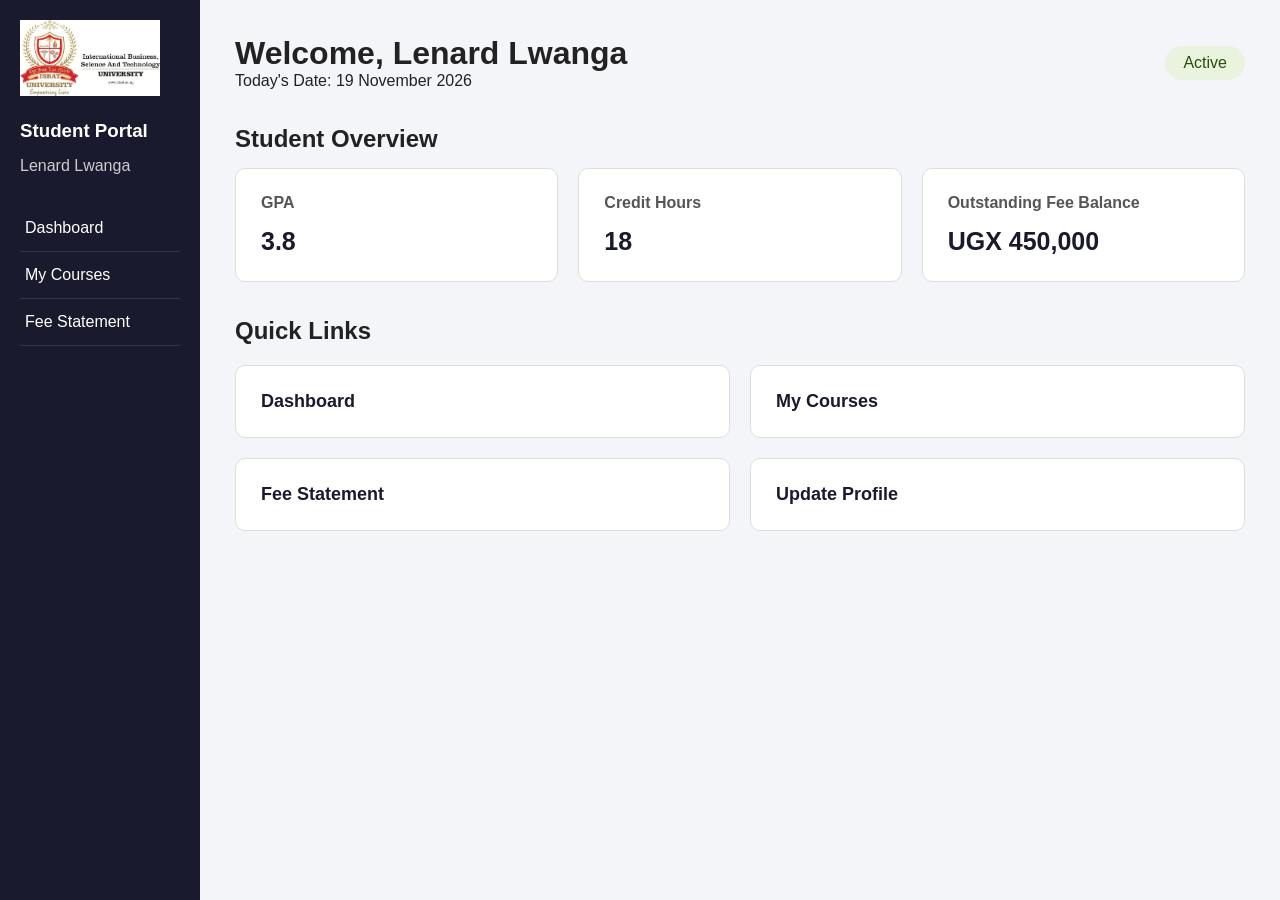
==== index.html @ 04217857 "updated document name from dashboard to index" ====
<!DOCTYPE html>
<html lang="en">
<head>
    <meta charset="UTF-8">
    <meta name="viewport" content="width=device-width, initial-scale=1.0">
    <title>Student Dashboard | ISBAT University</title>
    <link rel="stylesheet" href="portal.css">

    <!-- Internal CSS for Quick Links -->
    <style>
        .quick-links {
            display: grid;
            grid-template-columns: repeat(2, 1fr);
            gap: 20px;
            margin-top: 20px;
        }

        .quick-card {
            background: white;
            padding: 25px;
            border: 1px solid #ddd;
            border-radius: 10px;
            text-decoration: none;
            color: #1A1A2E;
            font-size: 18px;
            font-weight: bold;
        }

        .quick-card:hover {
            background: #EAF3DE;
        }
    </style>
</head>

<body>

    <aside class="sidebar">
        <img src="images/isbat logo.jpg" alt="ISBAT Logo" class="logo">

        <h3>Student Portal</h3>
        <p>Lenard Lwanga</p>

        <nav>
            <a href="dashboard.html">Dashboard</a>
            <a href="courses.html">My Courses</a>
            <a href="fees.html">Fee Statement</a>
        </nav>
    </aside>

    <main class="main-content">

        <div class="welcome">
            <div>
                <h1>Welcome, Lenard Lwanga</h1>
                <p>Today's Date: 19 November 2026</p>
            </div>

            <span style="background-color:#EAF3DE; color:#27500A; padding:8px 18px; border-radius:20px;">
                Active
            </span>
        </div>

        <h2>Student Overview</h2>

        <section class="metrics">
            <div class="metric-card">
                <h3>GPA</h3>
                <p>3.8</p>
            </div>

            <div class="metric-card">
                <h3>Credit Hours</h3>
                <p>18</p>
            </div>

            <div class="metric-card">
                <h3>Outstanding Fee Balance</h3>
                <p>UGX 450,000</p>
            </div>
        </section>

        <h2>Quick Links</h2>

        <section class="quick-links">
            <a href="dashboard.html" class="quick-card">Dashboard</a>
            <a href="courses.html" class="quick-card">My Courses</a>
            <a href="fees.html" class="quick-card">Fee Statement</a>
            <a href="#" class="quick-card">Update Profile</a>
        </section>

    </main>

</body>
</html>
---- portal.css ----
* {
    margin: 0;
    padding: 0;
    box-sizing: border-box;
}

body {
    font-family: Arial, sans-serif;
    background: #F4F5F9;
    color: #222;
}

/* Fixed Sidebar */
.sidebar {
    position: fixed;
    top: 0;
    left: 0;
    width: 200px;
    height: 100vh;
    background: #1A1A2E;
    color: white;
    padding: 20px;
}

.logo {
    width: 140px;
    height: auto;
    margin-bottom: 20px;
}

.sidebar h3 {
    margin-bottom: 15px;
}

.sidebar p {
    margin-bottom: 30px;
    color: #ccc;
}

.sidebar nav a {
    display: block;
    color: white;
    text-decoration: none;
    padding: 14px 5px;
    border-bottom: 1px solid #33334d;
}

.sidebar nav a:hover {
    background: #30304d;
}

/* Main Content */
.main-content {
    margin-left: 200px;
    padding: 35px;
}

.welcome {
    display: flex;
    justify-content: space-between;
    align-items: center;
    margin-bottom: 35px;
}

.main-content h2 {
    margin: 25px 0 15px;
}

/* Summary Cards */
.metrics {
    display: flex;
    gap: 20px;
    margin-bottom: 35px;
}

.metric-card {
    background: white;
    border: 1px solid #ddd;
    border-radius: 10px;
    padding: 25px;
    flex: 1;
}

.metric-card h3 {
    font-size: 16px;
    color: #555;
}

.metric-card p {
    font-size: 25px;
    font-weight: bold;
    color: #1A1A2E;
    margin-top: 15px;
}

/* Tables */
.table-container {
    overflow-x: auto;
    margin-bottom: 35px;
}

table {
    width: 100%;
    border-collapse: collapse;
    background: white;
}

th, td {
    border: 1px solid #ddd;
    padding: 12px;
    text-align: left;
}

th {
    background: #1A1A2E;
    color: white;
}

tr:nth-child(even) {
    background: #F1F1F5;
}

/* Responsive Layout */
@media (max-width: 750px) {
    .sidebar {
        position: relative;
        width: 100%;
        height: auto;
    }

    .main-content {
        margin-left: 0;
        padding: 20px;
    }

    .metrics {
        flex-direction: column;
    }

    .welcome {
        align-items: flex-start;
        gap: 15px;
        flex-direction: column;
    }
}
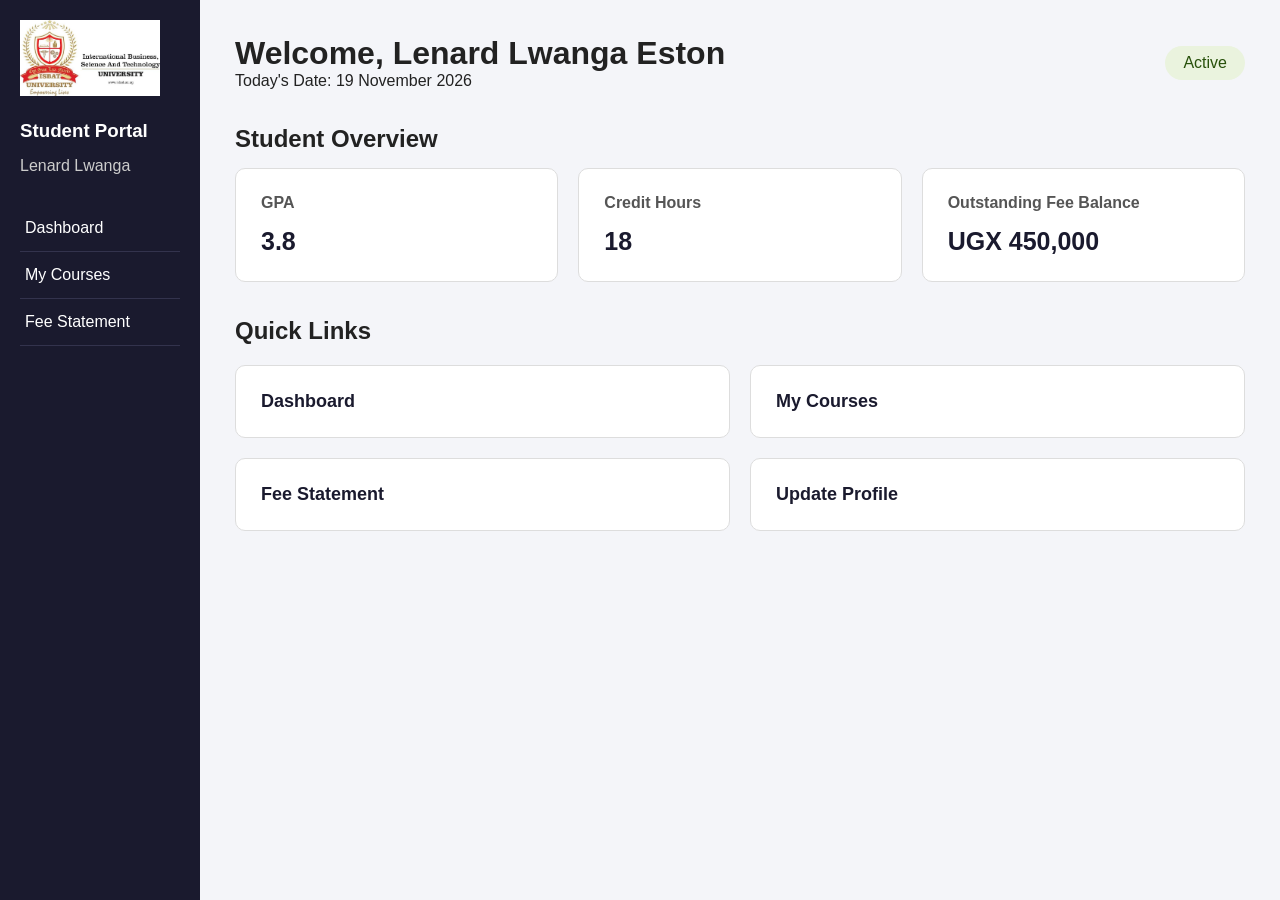
==== commit c7a68856: "added the name eston to H1" ====
--- a/index.html
+++ b/index.html
@@ -42,7 +42,7 @@
         <p>Lenard Lwanga</p>
 
         <nav>
-            <a href="dashboard.html">Dashboard</a>
+            <a href="index.html">Dashboard</a>
             <a href="courses.html">My Courses</a>
             <a href="fees.html">Fee Statement</a>
         </nav>
@@ -52,7 +52,7 @@
 
         <div class="welcome">
             <div>
-                <h1>Welcome, Lenard Lwanga</h1>
+                <h1>Welcome, Lenard Lwanga Eston</h1>
                 <p>Today's Date: 19 November 2026</p>
             </div>
 
